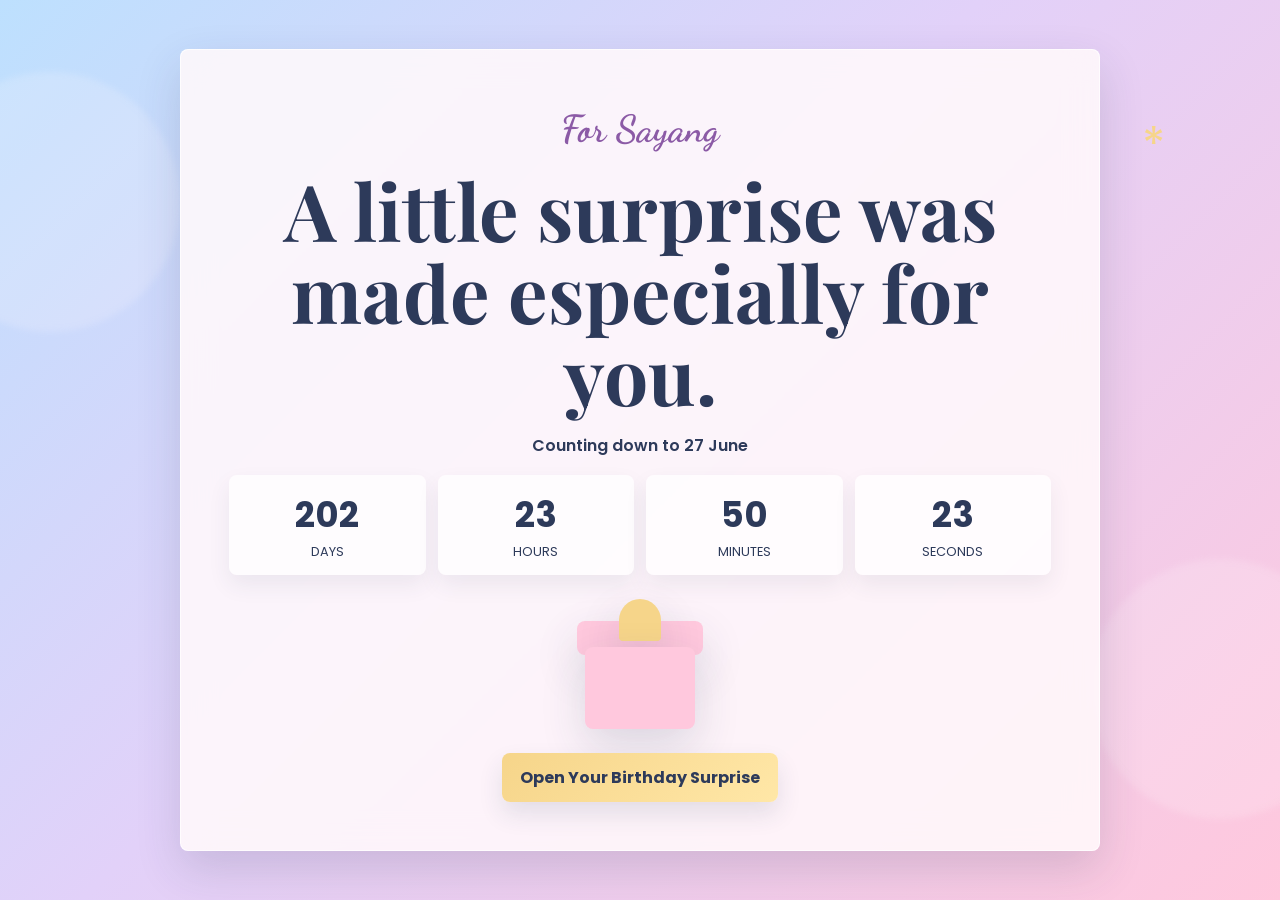
==== index.html @ 76ad90f1 "Add GitHub Pages root redirect" ====
<!DOCTYPE html>
<html lang="en">
<head>
  <meta charset="UTF-8">
  <meta name="viewport" content="width=device-width, initial-scale=1.0">
  <meta http-equiv="refresh" content="0; url=birthday-website/">
  <title>Birthday Surprise</title>
  <script>
    window.location.replace("birthday-website/");
  </script>
</head>
<body>
  <p>Opening the birthday surprise...</p>
  <p><a href="birthday-website/">Continue to the website</a></p>
</body>
</html>
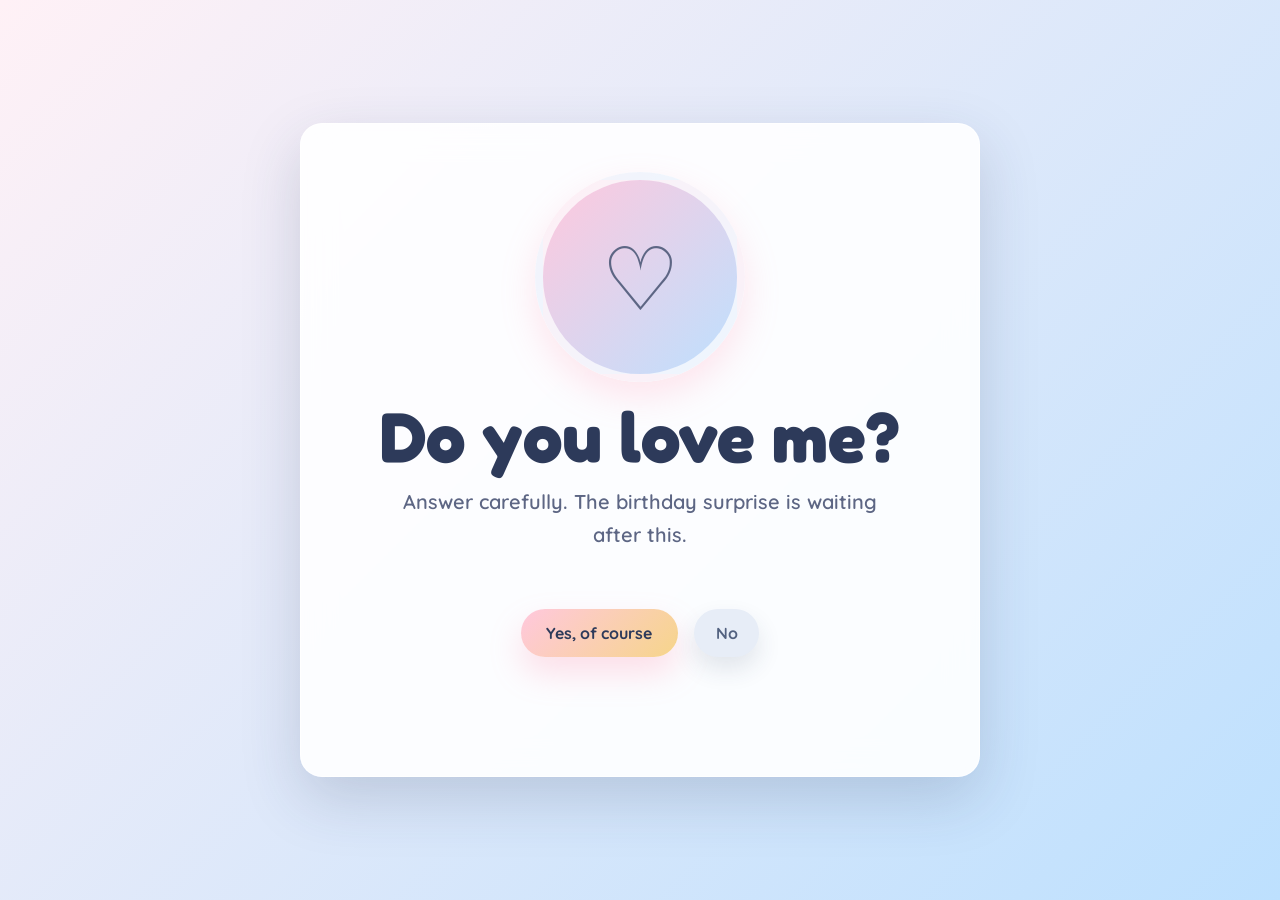
==== commit 733316d4: "Add love question before birthday surprise" ====
--- a/index.html
+++ b/index.html
@@ -3,14 +3,401 @@
 <head>
   <meta charset="UTF-8">
   <meta name="viewport" content="width=device-width, initial-scale=1.0">
-  <meta http-equiv="refresh" content="0; url=birthday-website/">
-  <title>Birthday Surprise</title>
-  <script>
-    window.location.replace("birthday-website/");
-  </script>
+  <meta name="description" content="A playful love question before the birthday surprise.">
+  <title>Do You Love Me?</title>
+  <link rel="preconnect" href="https://fonts.googleapis.com">
+  <link rel="preconnect" href="https://fonts.gstatic.com" crossorigin>
+  <link href="https://fonts.googleapis.com/css2?family=Fredoka:wght@500;600;700&family=Quicksand:wght@500;600;700&display=swap" rel="stylesheet">
+  <style>
+    :root {
+      --blush-top: #fff1f6;
+      --blush-bottom: #bde0fe;
+      --card: rgba(255, 255, 255, 0.9);
+      --yes-from: #ffc8dd;
+      --yes-to: #f6d58a;
+      --no: #e7edf7;
+      --no-text: #52617f;
+      --heading: #2d3a5a;
+      --body: #5d6684;
+      --shadow: 0 22px 60px rgba(45, 58, 90, 0.18);
+    }
+
+    * {
+      box-sizing: border-box;
+    }
+
+    body {
+      margin: 0;
+      min-width: 320px;
+      min-height: 100svh;
+      color: var(--body);
+      font-family: "Quicksand", Arial, sans-serif;
+      background: linear-gradient(135deg, var(--blush-top), var(--blush-bottom));
+      overflow-x: hidden;
+    }
+
+    button {
+      min-height: 48px;
+      border: 0;
+      border-radius: 999px;
+      font: inherit;
+      font-weight: 700;
+      cursor: pointer;
+      transition: transform 0.18s ease, box-shadow 0.18s ease;
+    }
+
+    button:focus-visible {
+      outline: 3px solid #f6d58a;
+      outline-offset: 4px;
+    }
+
+    .screen {
+      position: relative;
+      display: grid;
+      place-items: center;
+      min-height: 100svh;
+      padding: clamp(1rem, 4vw, 2.5rem);
+      overflow: hidden;
+    }
+
+    .card {
+      position: relative;
+      z-index: 1;
+      width: min(100%, 680px);
+      padding: clamp(1.3rem, 5vw, 3rem);
+      background: var(--card);
+      border: 1px solid rgba(255, 255, 255, 0.78);
+      border-radius: 22px;
+      box-shadow: var(--shadow);
+      text-align: center;
+      backdrop-filter: blur(16px);
+    }
+
+    .mood {
+      display: grid;
+      place-items: center;
+      width: min(68vw, 210px);
+      aspect-ratio: 1;
+      margin: 0 auto 1.2rem;
+      background: linear-gradient(135deg, #ffc8dd, #bde0fe);
+      border: 8px solid rgba(255, 255, 255, 0.72);
+      border-radius: 50%;
+      box-shadow: 0 15px 35px rgba(255, 143, 171, 0.22);
+      font-size: clamp(3.2rem, 13vw, 5.5rem);
+      line-height: 1;
+      user-select: none;
+    }
+
+    h1 {
+      margin: 0;
+      color: var(--heading);
+      font-family: "Fredoka", Arial, sans-serif;
+      font-size: clamp(2rem, 8vw, 4.4rem);
+      line-height: 1.02;
+      letter-spacing: 0;
+    }
+
+    p {
+      margin: 0.8rem auto 0;
+      max-width: 520px;
+      font-size: clamp(1rem, 3.2vw, 1.25rem);
+      line-height: 1.65;
+      font-weight: 600;
+    }
+
+    .actions {
+      position: relative;
+      display: flex;
+      align-items: center;
+      justify-content: center;
+      flex-wrap: wrap;
+      gap: 1rem;
+      min-height: 112px;
+      margin-top: 1.6rem;
+    }
+
+    .yes-button {
+      padding: 0.9rem 1.6rem;
+      color: var(--heading);
+      background: linear-gradient(135deg, var(--yes-from), var(--yes-to));
+      box-shadow: 0 16px 32px rgba(255, 143, 171, 0.28);
+      transform: scale(var(--yes-scale, 1));
+      transform-origin: center;
+    }
+
+    .no-button {
+      position: relative;
+      padding: 0.85rem 1.35rem;
+      color: var(--no-text);
+      background: var(--no);
+      box-shadow: 0 12px 24px rgba(45, 58, 90, 0.12);
+    }
+
+    .no-button.runaway {
+      position: absolute;
+      left: var(--x, 50%);
+      top: var(--y, 50%);
+    }
+
+    .hint {
+      min-height: 1.7em;
+      color: #915b8e;
+      font-size: 0.98rem;
+    }
+
+    .hidden {
+      display: none !important;
+    }
+
+    .heart {
+      position: fixed;
+      z-index: 0;
+      width: 24px;
+      height: 24px;
+      pointer-events: none;
+      opacity: 0.55;
+      animation: floatUp 8s linear infinite;
+    }
+
+    .heart::before {
+      content: "♥";
+      color: #ff8fab;
+      font-size: 24px;
+    }
+
+    .toast {
+      position: fixed;
+      left: 50%;
+      bottom: 1rem;
+      z-index: 3;
+      width: min(92vw, 520px);
+      padding: 0.9rem 1rem;
+      color: var(--heading);
+      background: rgba(255, 255, 255, 0.94);
+      border-radius: 14px;
+      box-shadow: var(--shadow);
+      transform: translateX(-50%);
+      text-align: center;
+      font-weight: 700;
+    }
+
+    @keyframes floatUp {
+      from {
+        transform: translateY(110vh) rotate(0deg);
+      }
+      to {
+        transform: translateY(-20vh) rotate(220deg);
+      }
+    }
+
+    @keyframes pop {
+      50% {
+        transform: scale(1.08);
+      }
+    }
+
+    @keyframes fall {
+      to {
+        transform: translateY(110vh) rotate(540deg);
+        opacity: 0;
+      }
+    }
+
+    .confetti {
+      position: fixed;
+      top: -12px;
+      z-index: 4;
+      width: 9px;
+      height: 14px;
+      border-radius: 2px;
+      pointer-events: none;
+      animation: fall 1.8s ease-in forwards;
+    }
+
+    .celebrate .mood {
+      animation: pop 0.7s ease infinite;
+    }
+
+    @media (max-width: 560px) {
+      .screen {
+        align-items: start;
+        overflow-y: auto;
+        -webkit-overflow-scrolling: touch;
+      }
+
+      .card {
+        margin-block: 1rem;
+      }
+
+      .actions {
+        min-height: 150px;
+      }
+    }
+
+    @media (prefers-reduced-motion: reduce) {
+      *,
+      *::before,
+      *::after {
+        animation-duration: 0.01ms !important;
+        animation-iteration-count: 1 !important;
+        scroll-behavior: auto !important;
+        transition-duration: 0.01ms !important;
+      }
+    }
+  </style>
 </head>
 <body>
-  <p>Opening the birthday surprise...</p>
-  <p><a href="birthday-website/">Continue to the website</a></p>
+  <main class="screen" id="screen">
+    <section class="card" aria-live="polite">
+      <div class="mood" id="mood" role="img" aria-label="Cute hopeful face">♡</div>
+      <h1 id="headline">Do you love me?</h1>
+      <p id="message">Answer carefully. The birthday surprise is waiting after this.</p>
+      <div class="actions" id="actions">
+        <button class="yes-button" type="button" id="yesButton">Yes, of course</button>
+        <button class="no-button" type="button" id="noButton">No</button>
+      </div>
+      <p class="hint" id="hint"></p>
+    </section>
+  </main>
+  <div class="toast hidden" id="toast"></div>
+
+  <script>
+    const CONFIG = {
+      question: "Do you love me?",
+      yesLabel: "Yes, of course",
+      nextUrl: "birthday-website/",
+      dodgesBeforeRelent: 5,
+      yesGrowthPerDodge: 1.22,
+      yesMaxScale: 2.2,
+      noButtonLabels: [
+        "Are you sure?",
+        "Think again",
+        "Really?",
+        "Last chance",
+        "Okay fine"
+      ],
+      yesScreen: {
+        heading: "I knew it.",
+        body: "Now your birthday surprise can begin."
+      },
+      guiltScreen: {
+        heading: "That answer is not accepted.",
+        body: "Try again, but this time choose with your heart.",
+        button: "Okay fine, YES"
+      }
+    };
+
+    const state = {
+      dodges: 0,
+      yesScale: 1
+    };
+
+    const screen = document.getElementById("screen");
+    const mood = document.getElementById("mood");
+    const headline = document.getElementById("headline");
+    const message = document.getElementById("message");
+    const yesButton = document.getElementById("yesButton");
+    const noButton = document.getElementById("noButton");
+    const actions = document.getElementById("actions");
+    const hint = document.getElementById("hint");
+    const toast = document.getElementById("toast");
+
+    function showToast(text) {
+      toast.textContent = text;
+      toast.classList.remove("hidden");
+      window.clearTimeout(showToast.timer);
+      showToast.timer = window.setTimeout(() => toast.classList.add("hidden"), 1800);
+    }
+
+    function confetti(amount = 80) {
+      const colors = ["#BDE0FE", "#CDB4DB", "#FFC8DD", "#F6D58A", "#C9F2E5"];
+      for (let index = 0; index < amount; index += 1) {
+        const piece = document.createElement("span");
+        piece.className = "confetti";
+        piece.style.left = `${Math.random() * 100}vw`;
+        piece.style.background = colors[index % colors.length];
+        piece.style.animationDelay = `${Math.random() * 0.35}s`;
+        document.body.appendChild(piece);
+        piece.addEventListener("animationend", () => piece.remove());
+      }
+    }
+
+    function addFloatingHearts() {
+      for (let index = 0; index < 18; index += 1) {
+        const heart = document.createElement("span");
+        heart.className = "heart";
+        heart.style.left = `${Math.random() * 100}vw`;
+        heart.style.animationDelay = `${Math.random() * 8}s`;
+        heart.style.animationDuration = `${7 + Math.random() * 6}s`;
+        document.body.appendChild(heart);
+      }
+    }
+
+    function moveNoButton() {
+      const bounds = actions.getBoundingClientRect();
+      const buttonBounds = noButton.getBoundingClientRect();
+      const maxX = Math.max(0, bounds.width - buttonBounds.width);
+      const maxY = Math.max(0, bounds.height - buttonBounds.height);
+      noButton.classList.add("runaway");
+      noButton.style.setProperty("--x", `${Math.random() * maxX}px`);
+      noButton.style.setProperty("--y", `${Math.random() * maxY}px`);
+    }
+
+    function dodgeNo() {
+      if (state.dodges >= CONFIG.dodgesBeforeRelent) {
+        showGuilt();
+        return;
+      }
+
+      state.dodges += 1;
+      state.yesScale = Math.min(CONFIG.yesMaxScale, state.yesScale * CONFIG.yesGrowthPerDodge);
+      yesButton.style.setProperty("--yes-scale", state.yesScale);
+      noButton.textContent = CONFIG.noButtonLabels[state.dodges - 1] || "No";
+      hint.textContent = "The Yes button is getting stronger.";
+      mood.textContent = "♡";
+      moveNoButton();
+    }
+
+    function showGuilt() {
+      headline.textContent = CONFIG.guiltScreen.heading;
+      message.textContent = CONFIG.guiltScreen.body;
+      mood.textContent = ":'(";
+      noButton.classList.add("hidden");
+      yesButton.textContent = CONFIG.guiltScreen.button;
+      yesButton.style.setProperty("--yes-scale", 1.15);
+      hint.textContent = "";
+    }
+
+    function goToSurprise() {
+      screen.classList.add("celebrate");
+      headline.textContent = CONFIG.yesScreen.heading;
+      message.textContent = CONFIG.yesScreen.body;
+      mood.textContent = "♥";
+      noButton.classList.add("hidden");
+      yesButton.textContent = "Open Birthday Surprise";
+      yesButton.disabled = true;
+      confetti(120);
+      window.setTimeout(() => {
+        window.location.href = CONFIG.nextUrl;
+      }, 1300);
+    }
+
+    headline.textContent = CONFIG.question;
+    yesButton.textContent = CONFIG.yesLabel;
+    addFloatingHearts();
+
+    yesButton.addEventListener("click", goToSurprise);
+    noButton.addEventListener("mouseenter", dodgeNo);
+    noButton.addEventListener("focus", dodgeNo);
+    noButton.addEventListener("click", (event) => {
+      event.preventDefault();
+      dodgeNo();
+      showToast("No is trying its best, but Yes is the only way.");
+    });
+    noButton.addEventListener("touchstart", (event) => {
+      event.preventDefault();
+      dodgeNo();
+    }, { passive: false });
+  </script>
 </body>
 </html>
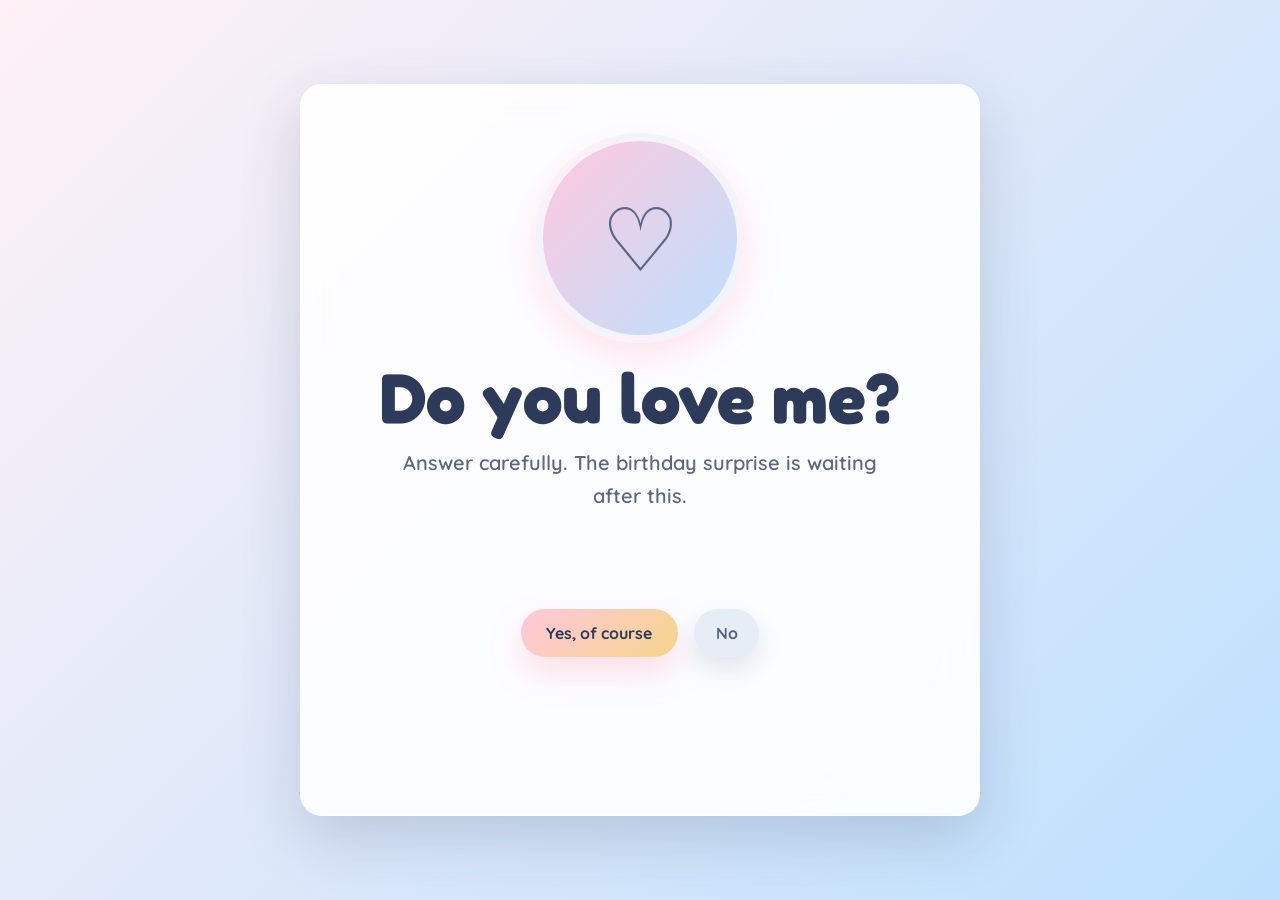
==== commit 1c03bb19: "Improve no button random movement" ====
--- a/index.html
+++ b/index.html
@@ -112,7 +112,7 @@
       justify-content: center;
       flex-wrap: wrap;
       gap: 1rem;
-      min-height: 112px;
+      min-height: 190px;
       margin-top: 1.6rem;
     }
 
@@ -137,6 +137,7 @@
       position: absolute;
       left: var(--x, 50%);
       top: var(--y, 50%);
+      transition: left 0.22s ease, top 0.22s ease, transform 0.18s ease, box-shadow 0.18s ease;
     }
 
     .hint {
@@ -230,7 +231,7 @@
       }
 
       .actions {
-        min-height: 150px;
+        min-height: 240px;
       }
     }
 
@@ -336,11 +337,27 @@
     function moveNoButton() {
       const bounds = actions.getBoundingClientRect();
       const buttonBounds = noButton.getBoundingClientRect();
+      const yesBounds = yesButton.getBoundingClientRect();
       const maxX = Math.max(0, bounds.width - buttonBounds.width);
       const maxY = Math.max(0, bounds.height - buttonBounds.height);
+      const yesCenterX = yesBounds.left - bounds.left + yesBounds.width / 2;
+      const yesCenterY = yesBounds.top - bounds.top + yesBounds.height / 2;
+      const minimumDistance = Math.min(bounds.width * 0.32, 230);
+      let x = 0;
+      let y = 0;
+
+      for (let attempt = 0; attempt < 20; attempt += 1) {
+        x = Math.random() * maxX;
+        y = Math.random() * maxY;
+        const noCenterX = x + buttonBounds.width / 2;
+        const noCenterY = y + buttonBounds.height / 2;
+        const distance = Math.hypot(noCenterX - yesCenterX, noCenterY - yesCenterY);
+        if (distance >= minimumDistance) break;
+      }
+
       noButton.classList.add("runaway");
-      noButton.style.setProperty("--x", `${Math.random() * maxX}px`);
-      noButton.style.setProperty("--y", `${Math.random() * maxY}px`);
+      noButton.style.setProperty("--x", `${x}px`);
+      noButton.style.setProperty("--y", `${y}px`);
     }
 
     function dodgeNo() {
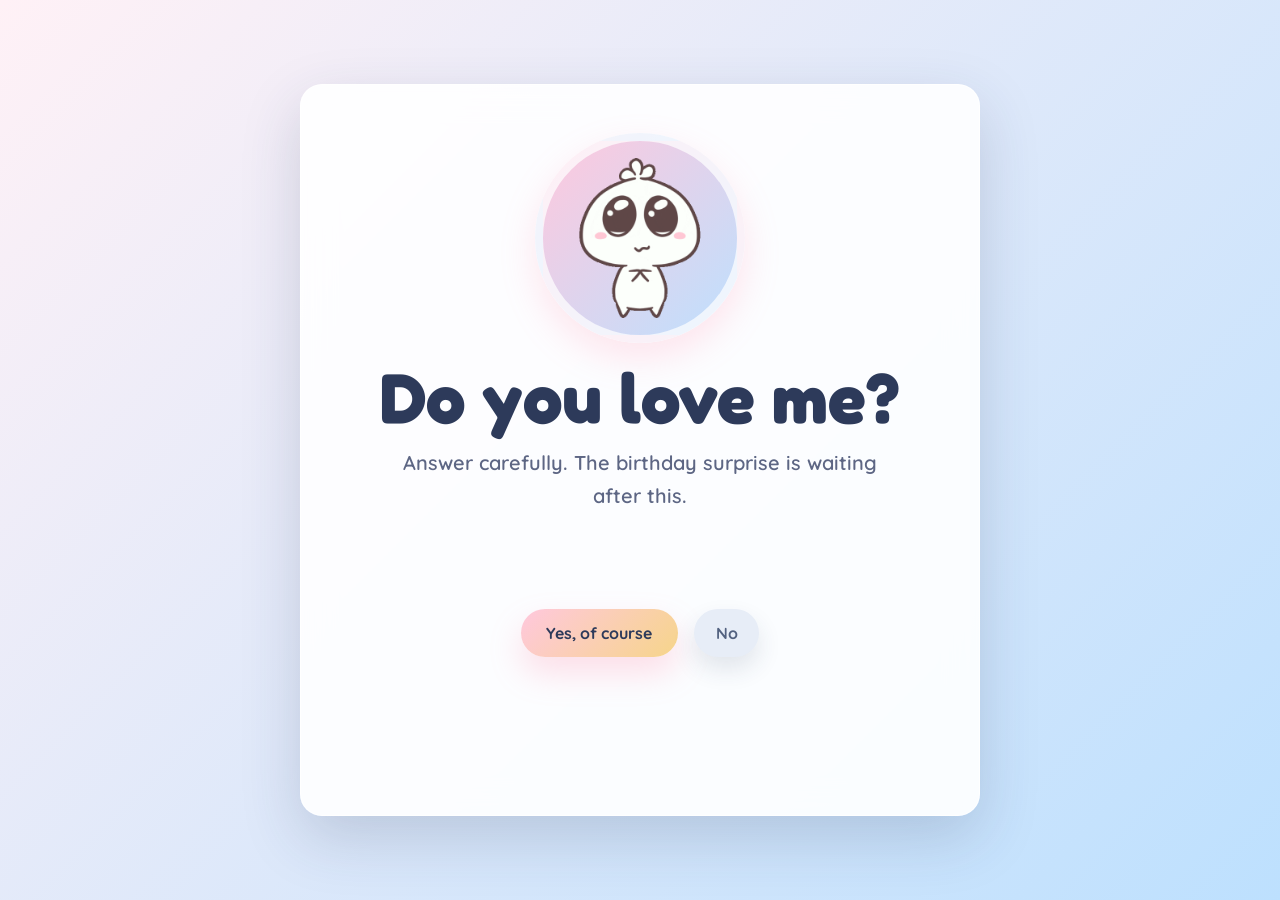
==== commit 25ca6789: "Add GIFs to love gate" ====
--- a/index.html
+++ b/index.html
@@ -86,6 +86,14 @@
       font-size: clamp(3.2rem, 13vw, 5.5rem);
       line-height: 1;
       user-select: none;
+      overflow: hidden;
+    }
+
+    .mood img {
+      width: 100%;
+      height: 100%;
+      object-fit: cover;
+      border-radius: 50%;
     }
 
     h1 {
@@ -250,7 +258,9 @@
 <body>
   <main class="screen" id="screen">
     <section class="card" aria-live="polite">
-      <div class="mood" id="mood" role="img" aria-label="Cute hopeful face">♡</div>
+      <div class="mood" id="mood">
+        <img id="moodGif" src="assets/question.gif" alt="Cute hopeful reaction">
+      </div>
       <h1 id="headline">Do you love me?</h1>
       <p id="message">Answer carefully. The birthday surprise is waiting after this.</p>
       <div class="actions" id="actions">
@@ -270,6 +280,16 @@
       dodgesBeforeRelent: 5,
       yesGrowthPerDodge: 1.22,
       yesMaxScale: 2.2,
+      gifs: {
+        question: "assets/question.gif",
+        yes: "assets/yes.gif",
+        no: "assets/no.gif"
+      },
+      alts: {
+        question: "Cute hopeful reaction",
+        yes: "Happy celebrating reaction",
+        no: "Sad reaction"
+      },
       noButtonLabels: [
         "Are you sure?",
         "Think again",
@@ -294,7 +314,7 @@
     };
 
     const screen = document.getElementById("screen");
-    const mood = document.getElementById("mood");
+    const moodGif = document.getElementById("moodGif");
     const headline = document.getElementById("headline");
     const message = document.getElementById("message");
     const yesButton = document.getElementById("yesButton");
@@ -371,14 +391,14 @@
       yesButton.style.setProperty("--yes-scale", state.yesScale);
       noButton.textContent = CONFIG.noButtonLabels[state.dodges - 1] || "No";
       hint.textContent = "The Yes button is getting stronger.";
-      mood.textContent = "♡";
       moveNoButton();
     }
 
     function showGuilt() {
       headline.textContent = CONFIG.guiltScreen.heading;
       message.textContent = CONFIG.guiltScreen.body;
-      mood.textContent = ":'(";
+      moodGif.src = CONFIG.gifs.no;
+      moodGif.alt = CONFIG.alts.no;
       noButton.classList.add("hidden");
       yesButton.textContent = CONFIG.guiltScreen.button;
       yesButton.style.setProperty("--yes-scale", 1.15);
@@ -389,7 +409,8 @@
       screen.classList.add("celebrate");
       headline.textContent = CONFIG.yesScreen.heading;
       message.textContent = CONFIG.yesScreen.body;
-      mood.textContent = "♥";
+      moodGif.src = CONFIG.gifs.yes;
+      moodGif.alt = CONFIG.alts.yes;
       noButton.classList.add("hidden");
       yesButton.textContent = "Open Birthday Surprise";
       yesButton.disabled = true;
@@ -401,6 +422,8 @@
 
     headline.textContent = CONFIG.question;
     yesButton.textContent = CONFIG.yesLabel;
+    moodGif.src = CONFIG.gifs.question;
+    moodGif.alt = CONFIG.alts.question;
     addFloatingHearts();
 
     yesButton.addEventListener("click", goToSurprise);
